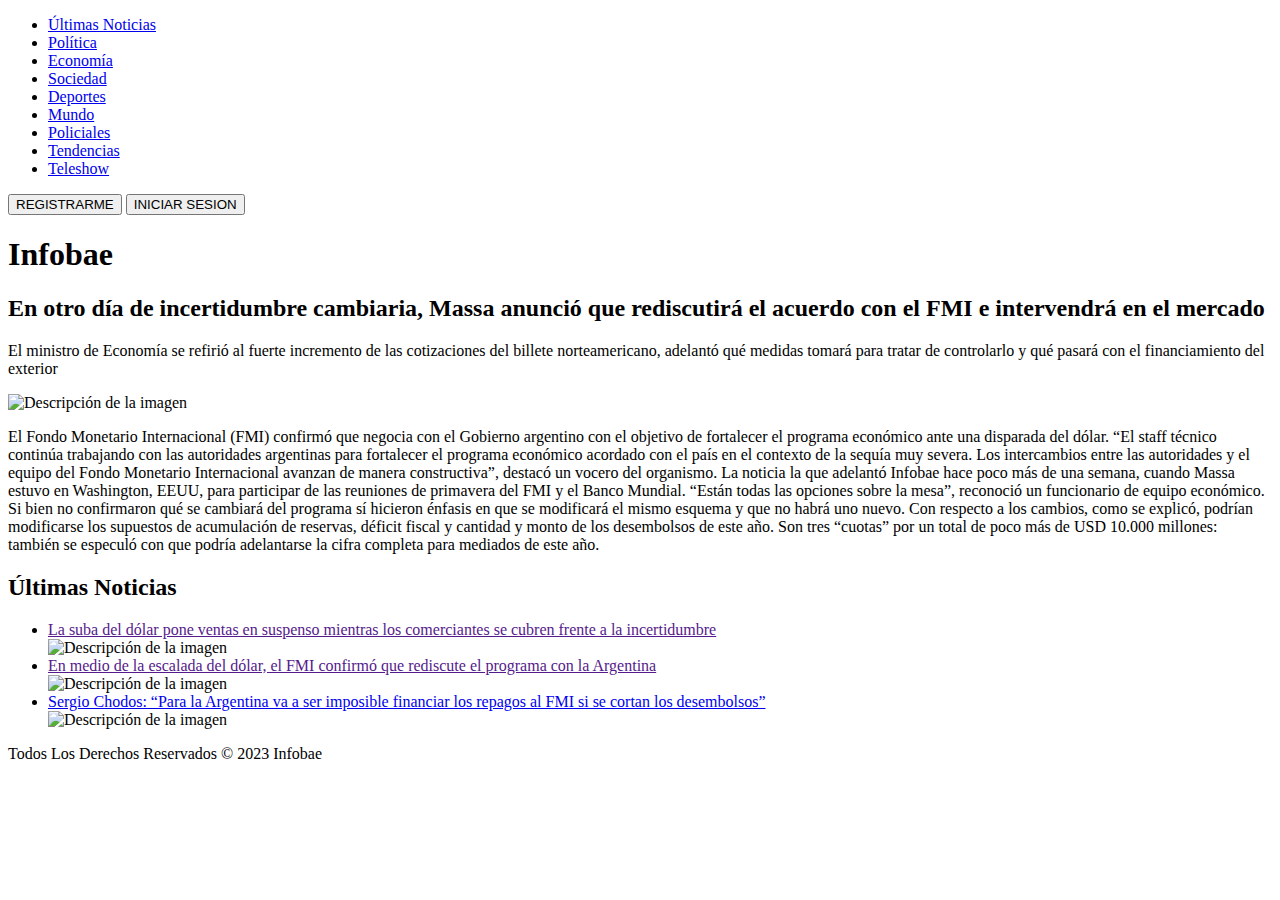
==== Clase 2/index.html @ ff62d816 "Creacion de html de suscripcion" ====
<!DOCTYPE html>
<html lang="en">
  <head>
    <meta charset="UTF-8" />
    <meta http-equiv="X-UA-Compatible" content="IE=edge" />
    <meta name="viewport" content="width=device-width, initial-scale=1.0" />
    <title>Hacemos periodismo - Infobae</title>
    <link rel="shortcut icon" href="../DAW/favicon-16x16.png" />
  </head>
  <body>
    <header>
      <nav>
        <ul>
          <li><a href="#">Últimas Noticias</a></li>
          <li><a href="#">Política</a></li>
          <li><a href="#">Economía</a></li>
          <li><a href="#">Sociedad</a></li>
          <li><a href="#">Deportes</a></li>
          <li><a href="#">Mundo</a></li>
          <li><a href="#">Policiales</a></li>
          <li><a href="#">Tendencias</a></li>
          <li><a href="#">Teleshow</a></li>
        </ul>
        <button>REGISTRARME</button>
        <button>INICIAR SESION</button>
      </nav>
    </header>
    <main>
      <section>
        <article>
          <h1>Infobae</h1>
          <h2>
            En otro día de incertidumbre cambiaria, Massa anunció que
            rediscutirá el acuerdo con el FMI e intervendrá en el mercado
          </h2>
          <p>
            El ministro de Economía se refirió al fuerte incremento de las
            cotizaciones del billete norteamericano, adelantó qué medidas tomará
            para tratar de controlarlo y qué pasará con el financiamiento del
            exterior
          </p>
          <img src="../DAW/massa.webp" alt="Descripción de la imagen" />
          <p>
            El Fondo Monetario Internacional (FMI) confirmó que negocia con el
            Gobierno argentino con el objetivo de fortalecer el programa
            económico ante una disparada del dólar. “El staff técnico continúa
            trabajando con las autoridades argentinas para fortalecer el
            programa económico acordado con el país en el contexto de la sequía
            muy severa. Los intercambios entre las autoridades y el equipo del
            Fondo Monetario Internacional avanzan de manera constructiva”,
            destacó un vocero del organismo. La noticia la que adelantó Infobae
            hace poco más de una semana, cuando Massa estuvo en Washington,
            EEUU, para participar de las reuniones de primavera del FMI y el
            Banco Mundial. “Están todas las opciones sobre la mesa”, reconoció
            un funcionario de equipo económico. Si bien no confirmaron qué se
            cambiará del programa sí hicieron énfasis en que se modificará el
            mismo esquema y que no habrá uno nuevo. Con respecto a los cambios,
            como se explicó, podrían modificarse los supuestos de acumulación de
            reservas, déficit fiscal y cantidad y monto de los desembolsos de
            este año. Son tres “cuotas” por un total de poco más de USD 10.000
            millones: también se especuló con que podría adelantarse la cifra
            completa para mediados de este año.
          </p>
        </article>
      </section>
      <aside>
        <h2>Últimas Noticias</h2>
        <ul>
          <li>
            <a href=""
              >La suba del dólar pone ventas en suspenso mientras los
              comerciantes se cubren frente a la incertidumbre</a
            >
            <br />
            <img src="../DAW/auto.jpeg" alt="Descripción de la imagen" />
          </li>
          <li>
            <a href=""
              >En medio de la escalada del dólar, el FMI confirmó que rediscute
              el programa con la Argentina</a
            >
            <br />
            <img src="../DAW/fmi.avif" alt="Descripción de la imagen" />
          </li>
          <li>
            <a href="#"
              >Sergio Chodos: “Para la Argentina va a ser imposible financiar
              los repagos al FMI si se cortan los desembolsos”</a
            >
            <br />
            <img
              src="../DAW/massa-georgi-300x300.jpg"
              alt="Descripción de la imagen"
            />
          </li>
        </ul>
      </aside>
    </main>
    <footer>
      <p>Todos Los Derechos Reservados © 2023 Infobae</p>
    </footer>
  </body>
</html>
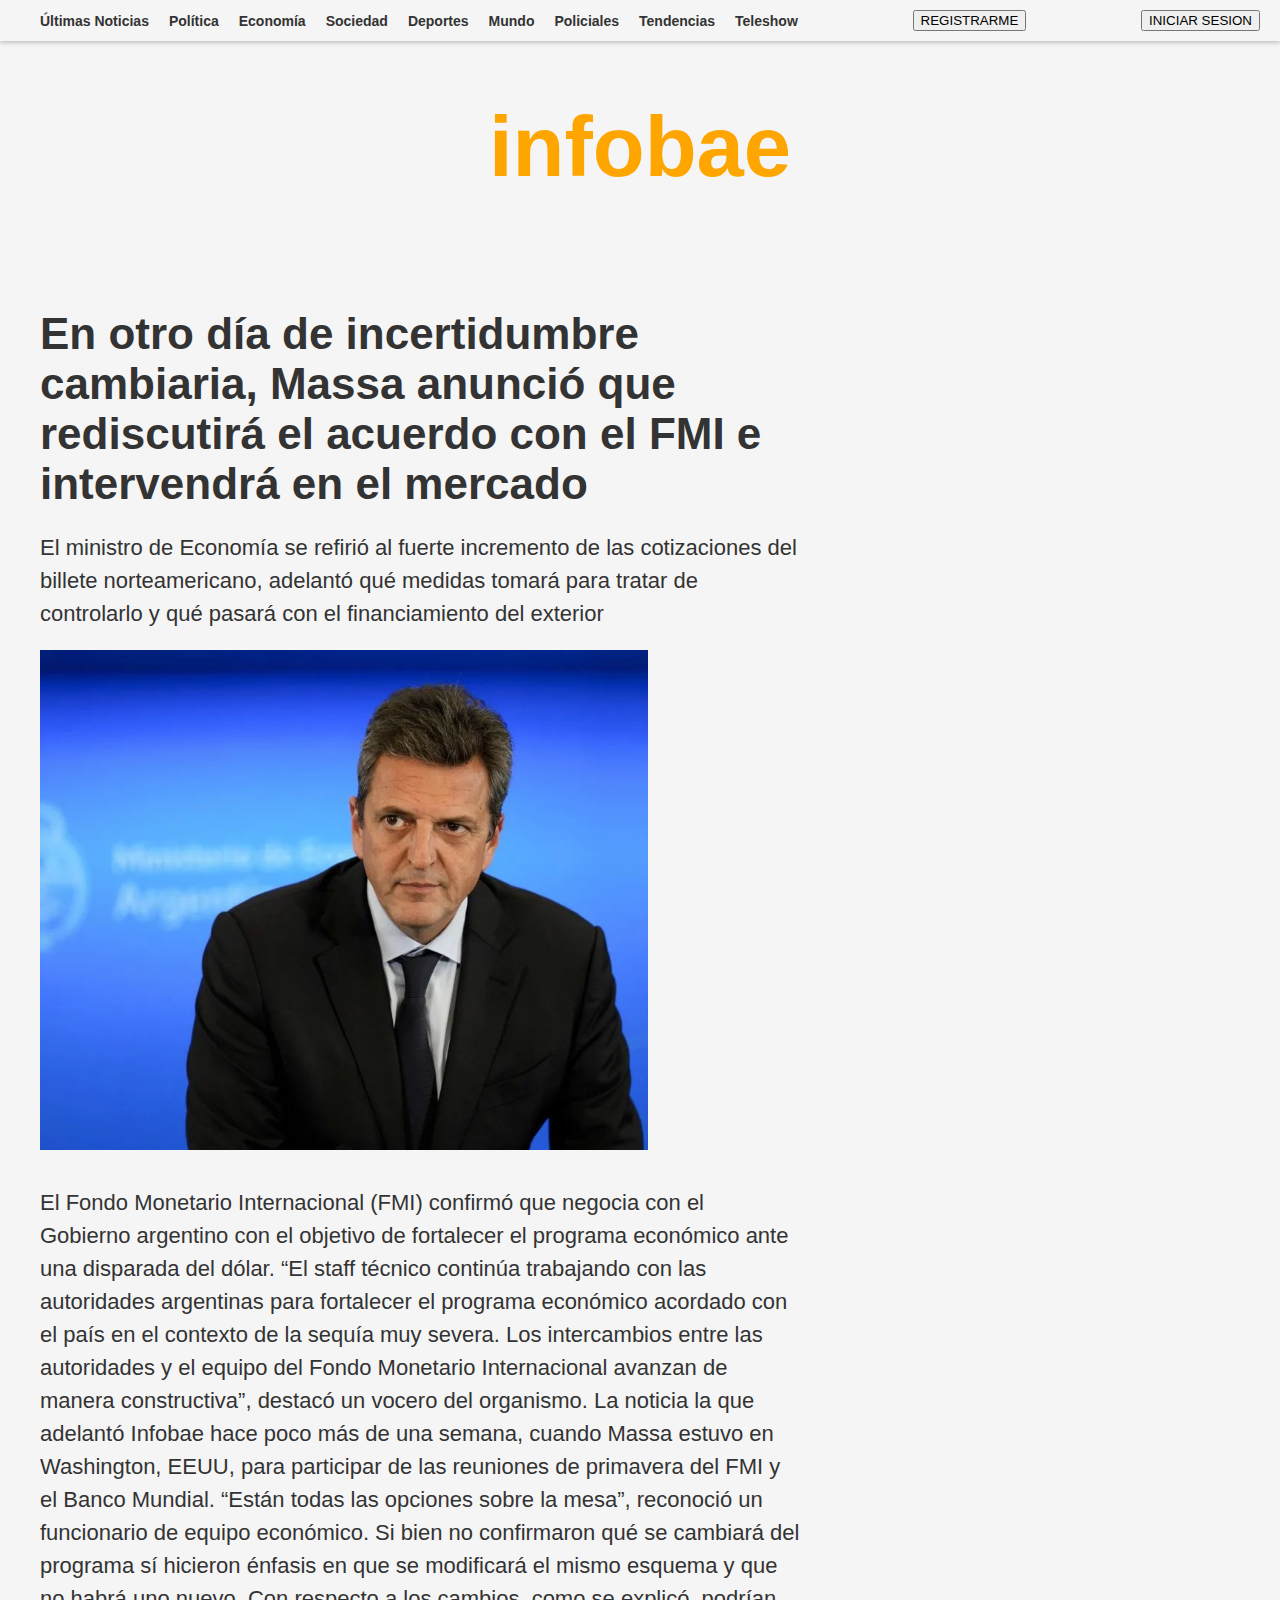
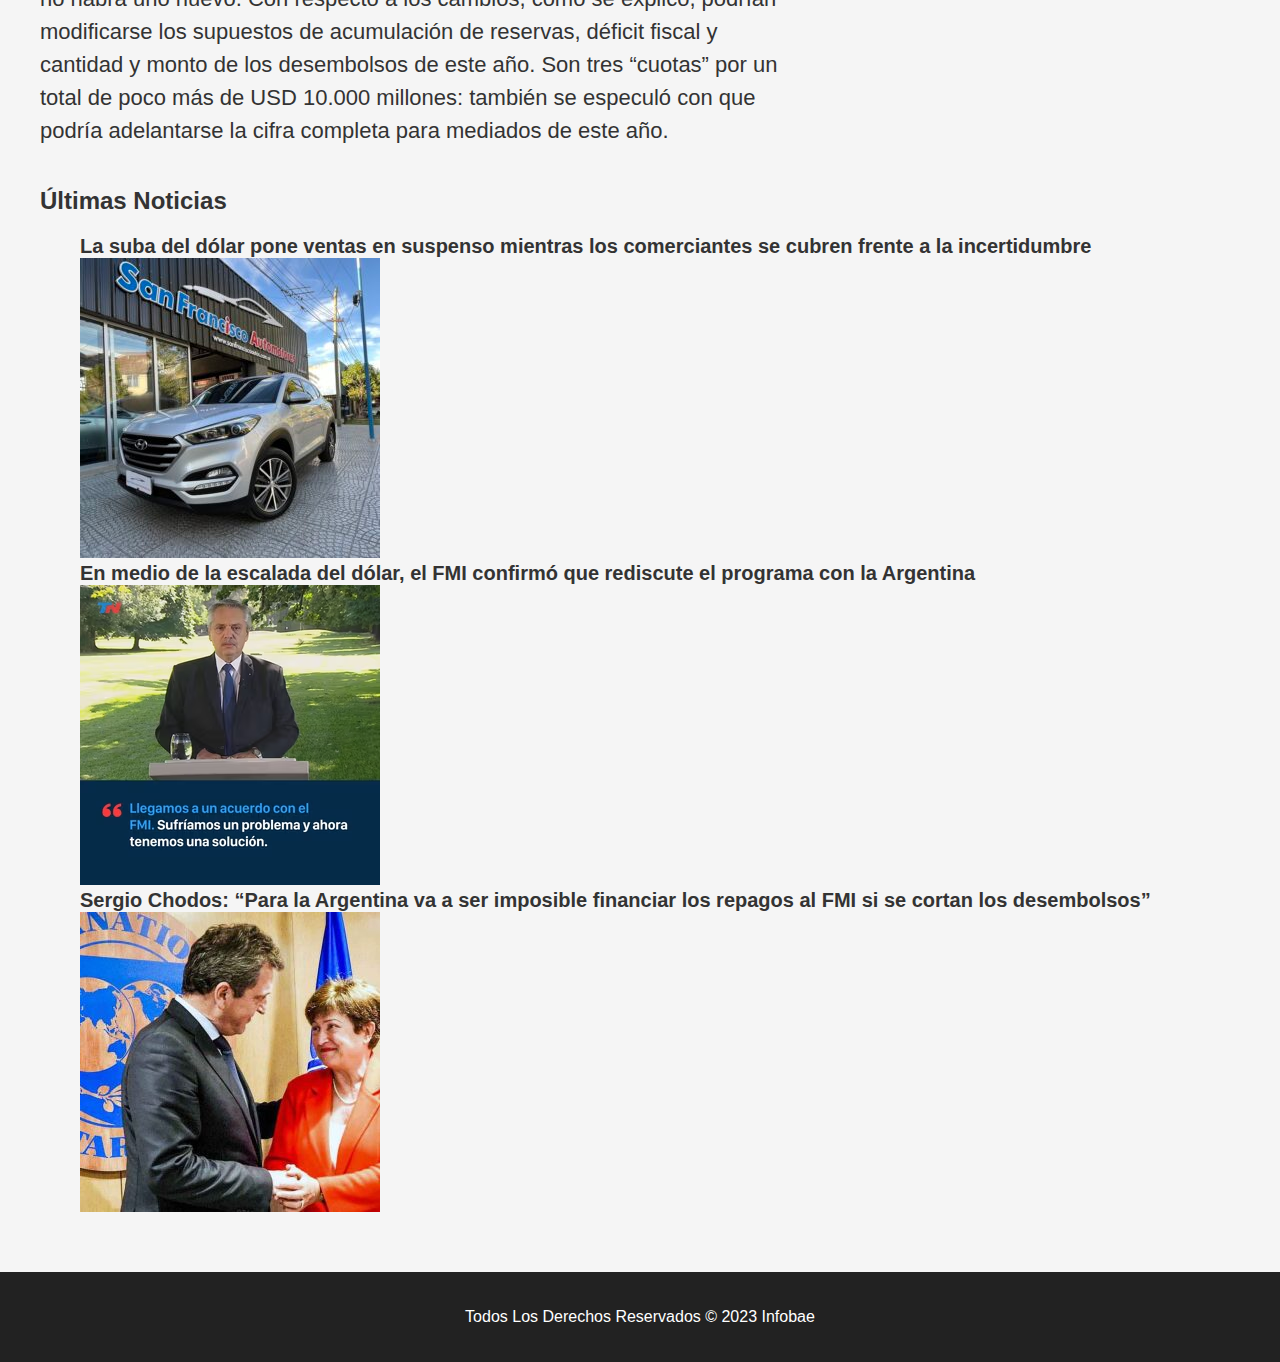
==== commit 65999e94: "Se le agrego el estilo" ====
--- a/Clase 2/index.html
+++ b/Clase 2/index.html
@@ -5,7 +5,8 @@
     <meta http-equiv="X-UA-Compatible" content="IE=edge" />
     <meta name="viewport" content="width=device-width, initial-scale=1.0" />
     <title>Hacemos periodismo - Infobae</title>
-    <link rel="shortcut icon" href="../DAW/favicon-16x16.png" />
+    <link rel="shortcut icon" href="../clase 2/favicon-16x16.png" />
+    <link rel="stylesheet" href="../Clase 4/style.css" />
   </head>
   <body>
     <header>
@@ -24,11 +25,11 @@
         <button>REGISTRARME</button>
         <button>INICIAR SESION</button>
       </nav>
+      <h1>infobae</h1>
     </header>
     <main>
       <section>
         <article>
-          <h1>Infobae</h1>
           <h2>
             En otro día de incertidumbre cambiaria, Massa anunció que
             rediscutirá el acuerdo con el FMI e intervendrá en el mercado
@@ -39,7 +40,7 @@
             para tratar de controlarlo y qué pasará con el financiamiento del
             exterior
           </p>
-          <img src="../DAW/massa.webp" alt="Descripción de la imagen" />
+          <img src="../Clase 2/massa.webp" alt="Descripción de la imagen" />
           <p>
             El Fondo Monetario Internacional (FMI) confirmó que negocia con el
             Gobierno argentino con el objetivo de fortalecer el programa
@@ -72,7 +73,7 @@
               comerciantes se cubren frente a la incertidumbre</a
             >
             <br />
-            <img src="../DAW/auto.jpeg" alt="Descripción de la imagen" />
+            <img src="../Clase 2/auto.jpeg" alt="Descripción de la imagen" />
           </li>
           <li>
             <a href=""
@@ -80,7 +81,7 @@
               el programa con la Argentina</a
             >
             <br />
-            <img src="../DAW/fmi.avif" alt="Descripción de la imagen" />
+            <img src="../Clase 2/fmi.avif" alt="Descripción de la imagen" />
           </li>
           <li>
             <a href="#"
@@ -89,7 +90,7 @@
             >
             <br />
             <img
-              src="../DAW/massa-georgi-300x300.jpg"
+              src="../Clase 2/massa-georgi-300x300.jpg"
               alt="Descripción de la imagen"
             />
           </li>
--- a/Clase 4/style.css
+++ b/Clase 4/style.css
@@ -0,0 +1,85 @@
+body {
+  font-family: Arial, sans-serif;
+  background-color: #f5f5f5;
+  color: #333;
+  margin: 0;
+}
+
+nav {
+  box-shadow: 0 2px 4px rgba(0, 0, 0, 0.2);
+  display: flex; /* pone los bottones al costado*/
+  align-items: center;
+  padding: 10px 20px;
+  justify-content: space-between;
+}
+
+nav ul {
+  list-style: none;
+  margin: 0;
+  padding: 0;
+  display: flex;
+}
+
+nav ul li {
+  margin-left: 20px;
+}
+
+nav ul li a {
+  color: #333;
+  text-decoration: none;
+  font-weight: bold;
+  font-size: 14px;
+}
+main {
+  display: flex;
+  justify-content: space-between;
+  align-items: flex-start;
+  flex-wrap: wrap;
+  max-width: 1200px;
+  margin: 20px;
+  padding: 20px;
+}
+main article {
+  width: calc(65% - 20px);
+  margin-bottom: 20px;
+}
+main article:last-of-type {
+  margin-right: 0;
+}
+main article img {
+  width: 80%;
+  height: 500px;
+  object-fit: cover;
+  margin-bottom: 10px;
+}
+
+h1 {
+  font-size: 85px;
+  text-align: center; /* Centra el contenido  */
+  color: orange;
+}
+
+main article h2 {
+  font-size: 44px;
+  margin-bottom: 10px;
+}
+main article p {
+  font-size: 22px;
+  line-height: 1.5;
+  margin-bottom: 20px;
+}
+aside ul {
+  list-style: none;
+}
+aside ul li a {
+  color: #333;
+  text-decoration: none;
+  font-weight: bold;
+  font-size: 20px;
+}
+footer {
+  background-color: #222;
+  color: #fff;
+  padding: 20px;
+  text-align: center;
+}
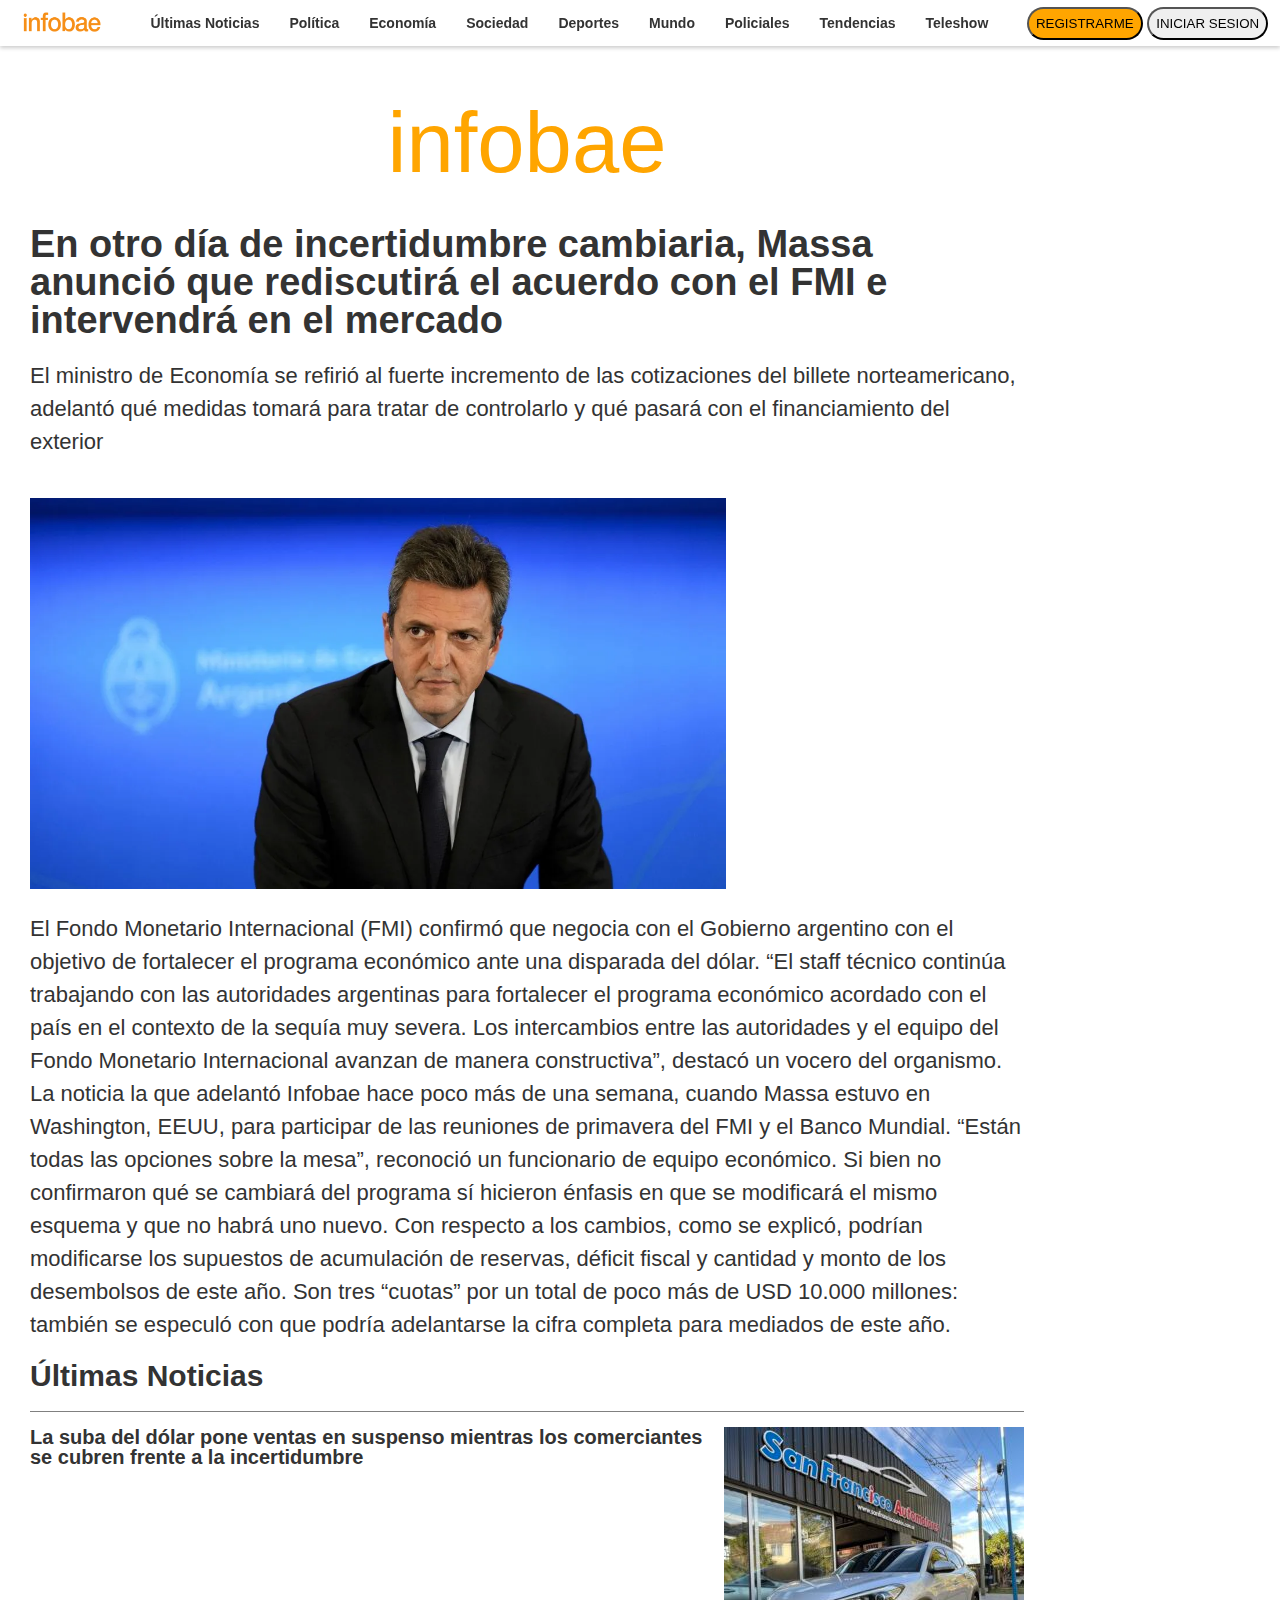
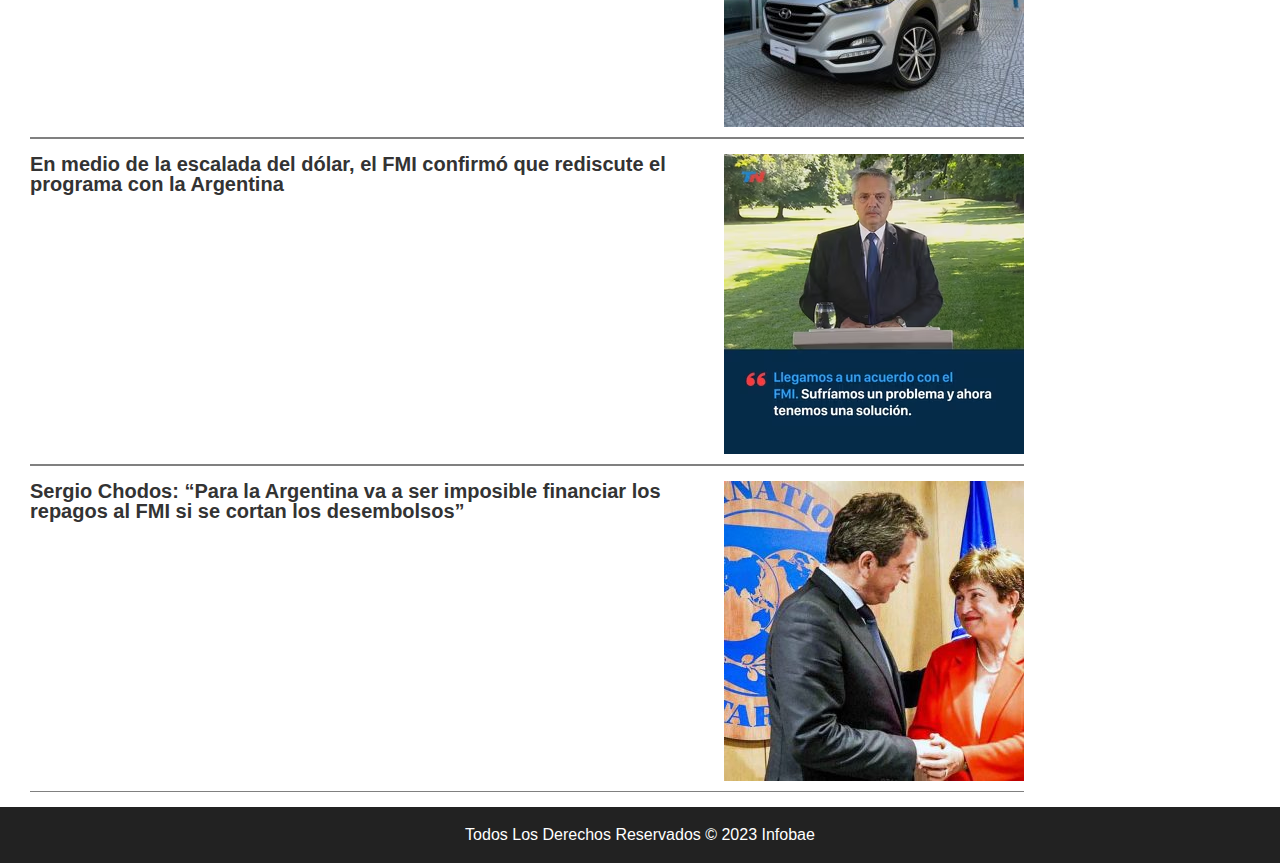
==== commit 70735e4f: "vista en desktop bien, problemas en mobile" ====
--- a/Clase 2/index.html
+++ b/Clase 2/index.html
@@ -3,102 +3,112 @@
   <head>
     <meta charset="UTF-8" />
     <meta http-equiv="X-UA-Compatible" content="IE=edge" />
-    <meta name="viewport" content="width=device-width, initial-scale=1.0" />
+    <meta name="viewport" content="width=device-width,initial-scale=1.0" />
     <title>Hacemos periodismo - Infobae</title>
     <link rel="shortcut icon" href="../clase 2/favicon-16x16.png" />
+    <link rel="stylesheet" href="../Clase 4/reset.css" />
     <link rel="stylesheet" href="../Clase 4/style.css" />
   </head>
   <body>
-    <header>
-      <nav>
-        <ul>
-          <li><a href="#">Últimas Noticias</a></li>
-          <li><a href="#">Política</a></li>
-          <li><a href="#">Economía</a></li>
-          <li><a href="#">Sociedad</a></li>
-          <li><a href="#">Deportes</a></li>
-          <li><a href="#">Mundo</a></li>
-          <li><a href="#">Policiales</a></li>
-          <li><a href="#">Tendencias</a></li>
-          <li><a href="#">Teleshow</a></li>
-        </ul>
-        <button>REGISTRARME</button>
-        <button>INICIAR SESION</button>
-      </nav>
-      <h1>infobae</h1>
-    </header>
-    <main>
-      <section>
-        <article>
-          <h2>
-            En otro día de incertidumbre cambiaria, Massa anunció que
-            rediscutirá el acuerdo con el FMI e intervendrá en el mercado
-          </h2>
-          <p>
-            El ministro de Economía se refirió al fuerte incremento de las
-            cotizaciones del billete norteamericano, adelantó qué medidas tomará
-            para tratar de controlarlo y qué pasará con el financiamiento del
-            exterior
-          </p>
-          <img src="../Clase 2/massa.webp" alt="Descripción de la imagen" />
-          <p>
-            El Fondo Monetario Internacional (FMI) confirmó que negocia con el
-            Gobierno argentino con el objetivo de fortalecer el programa
-            económico ante una disparada del dólar. “El staff técnico continúa
-            trabajando con las autoridades argentinas para fortalecer el
-            programa económico acordado con el país en el contexto de la sequía
-            muy severa. Los intercambios entre las autoridades y el equipo del
-            Fondo Monetario Internacional avanzan de manera constructiva”,
-            destacó un vocero del organismo. La noticia la que adelantó Infobae
-            hace poco más de una semana, cuando Massa estuvo en Washington,
-            EEUU, para participar de las reuniones de primavera del FMI y el
-            Banco Mundial. “Están todas las opciones sobre la mesa”, reconoció
-            un funcionario de equipo económico. Si bien no confirmaron qué se
-            cambiará del programa sí hicieron énfasis en que se modificará el
-            mismo esquema y que no habrá uno nuevo. Con respecto a los cambios,
-            como se explicó, podrían modificarse los supuestos de acumulación de
-            reservas, déficit fiscal y cantidad y monto de los desembolsos de
-            este año. Son tres “cuotas” por un total de poco más de USD 10.000
-            millones: también se especuló con que podría adelantarse la cifra
-            completa para mediados de este año.
-          </p>
-        </article>
-      </section>
-      <aside>
-        <h2>Últimas Noticias</h2>
-        <ul>
-          <li>
-            <a href=""
-              >La suba del dólar pone ventas en suspenso mientras los
-              comerciantes se cubren frente a la incertidumbre</a
-            >
-            <br />
-            <img src="../Clase 2/auto.jpeg" alt="Descripción de la imagen" />
-          </li>
-          <li>
-            <a href=""
-              >En medio de la escalada del dólar, el FMI confirmó que rediscute
-              el programa con la Argentina</a
-            >
-            <br />
-            <img src="../Clase 2/fmi.avif" alt="Descripción de la imagen" />
-          </li>
-          <li>
-            <a href="#"
-              >Sergio Chodos: “Para la Argentina va a ser imposible financiar
-              los repagos al FMI si se cortan los desembolsos”</a
-            >
-            <br />
-            <img
-              src="../Clase 2/massa-georgi-300x300.jpg"
-              alt="Descripción de la imagen"
-            />
-          </li>
-        </ul>
-      </aside>
-    </main>
-    <footer>
-      <p>Todos Los Derechos Reservados © 2023 Infobae</p>
-    </footer>
+    <div class="contenedor">
+      <header>
+        <nav>
+          <div>
+            <img src="info.png" alt="" />
+          </div>
+          <div>
+            <ul>
+              <li><a href="#">Últimas Noticias</a></li>
+              <li><a href="#">Política</a></li>
+              <li><a href="#">Economía</a></li>
+              <li><a href="#">Sociedad</a></li>
+              <li><a href="#">Deportes</a></li>
+              <li><a href="#">Mundo</a></li>
+              <li><a href="#">Policiales</a></li>
+              <li><a href="#">Tendencias</a></li>
+              <li><a href="#">Teleshow</a></li>
+            </ul>
+          </div>
+          <div>
+            <button>REGISTRARME</button>
+            <button>INICIAR SESION</button>
+          </div>
+        </nav>
+      </header>
+      <main>
+        <h1>infobae</h1>
+        <section>
+          <article>
+            <h2>
+              En otro día de incertidumbre cambiaria, Massa anunció que
+              rediscutirá el acuerdo con el FMI e intervendrá en el mercado
+            </h2>
+            <p>
+              El ministro de Economía se refirió al fuerte incremento de las
+              cotizaciones del billete norteamericano, adelantó qué medidas
+              tomará para tratar de controlarlo y qué pasará con el
+              financiamiento del exterior
+            </p>
+            <img src="../Clase 2/massa.webp" alt="Descripción de la imagen" />
+            <p>
+              El Fondo Monetario Internacional (FMI) confirmó que negocia con el
+              Gobierno argentino con el objetivo de fortalecer el programa
+              económico ante una disparada del dólar. “El staff técnico continúa
+              trabajando con las autoridades argentinas para fortalecer el
+              programa económico acordado con el país en el contexto de la
+              sequía muy severa. Los intercambios entre las autoridades y el
+              equipo del Fondo Monetario Internacional avanzan de manera
+              constructiva”, destacó un vocero del organismo. La noticia la que
+              adelantó Infobae hace poco más de una semana, cuando Massa estuvo
+              en Washington, EEUU, para participar de las reuniones de primavera
+              del FMI y el Banco Mundial. “Están todas las opciones sobre la
+              mesa”, reconoció un funcionario de equipo económico. Si bien no
+              confirmaron qué se cambiará del programa sí hicieron énfasis en
+              que se modificará el mismo esquema y que no habrá uno nuevo. Con
+              respecto a los cambios, como se explicó, podrían modificarse los
+              supuestos de acumulación de reservas, déficit fiscal y cantidad y
+              monto de los desembolsos de este año. Son tres “cuotas” por un
+              total de poco más de USD 10.000 millones: también se especuló con
+              que podría adelantarse la cifra completa para mediados de este
+              año.
+            </p>
+          </article>
+        </section>
+        <aside>
+          <h2>Últimas Noticias</h2>
+          <ul>
+            <li>
+              <a href=""
+                >La suba del dólar pone ventas en suspenso mientras los
+                comerciantes se cubren frente a la incertidumbre</a
+              >
+              <img src="../Clase 2/auto.jpeg" alt="Descripción de la imagen" />
+            </li>
+            <li>
+              <a href=""
+                >En medio de la escalada del dólar, el FMI confirmó que
+                rediscute el programa con la Argentina</a
+              >
+
+              <img src="../Clase 2/fmi.avif" alt="Descripción de la imagen" />
+            </li>
+            <li>
+              <a href="#"
+                >Sergio Chodos: “Para la Argentina va a ser imposible financiar
+                los repagos al FMI si se cortan los desembolsos”</a
+              >
+
+              <img
+                src="../Clase 2/massa-georgi-300x300.jpg"
+                alt="Descripción de la imagen"
+              />
+            </li>
+          </ul>
+        </aside>
+      </main>
+      <footer>
+        <p>Todos Los Derechos Reservados © 2023 Infobae</p>
+      </footer>
+    </div>
   </body>
 </html>
--- a/Clase 4/style.css
+++ b/Clase 4/style.css
@@ -1,75 +1,109 @@
-body {
+.contenedor {
   font-family: Arial, sans-serif;
-  background-color: #f5f5f5;
+  background-color: white;
   color: #333;
-  margin: 0;
+  width: 100%;
+  display: flex;
+  flex-direction: column;
 }
 
 nav {
+  position: fixed;
+  background-color: white;
+  width: 100%;
   box-shadow: 0 2px 4px rgba(0, 0, 0, 0.2);
-  display: flex; /* pone los bottones al costado*/
+  display: flex;
+  justify-content: space-around;
   align-items: center;
-  padding: 10px 20px;
-  justify-content: space-between;
 }
-
-nav ul {
+nav div img {
+  width: 80px;
+  height: 20px;
+  padding: 10px;
+}
+nav div ul {
   list-style: none;
   margin: 0;
   padding: 0;
   display: flex;
 }
 
-nav ul li {
-  margin-left: 20px;
+nav div ul li {
+  padding: 15px;
+  box-sizing: border-box;
 }
 
-nav ul li a {
+nav div ul li a {
   color: #333;
   text-decoration: none;
   font-weight: bold;
   font-size: 14px;
 }
+
+nav div button {
+  border-radius: 20px;
+  padding: 7px;
+  box-sizing: border-box;
+}
+nav div button:nth-child(1) {
+  background-color: orange;
+}
+
 main {
-  display: flex;
-  justify-content: space-between;
-  align-items: flex-start;
-  flex-wrap: wrap;
-  max-width: 1200px;
-  margin: 20px;
-  padding: 20px;
+  width: 80%;
+  padding-left: 30px;
+  padding-bottom: 15px;
+  box-sizing: border-box; /*  no cuenta el padding en el 80% del width*/
 }
-main article {
-  width: calc(65% - 20px);
+
+main article img {
+  width: 70%;
+  height: auto;
+  object-fit: cover;
   margin-bottom: 20px;
-}
-main article:last-of-type {
-  margin-right: 0;
-}
-main article img {
-  width: 80%;
-  height: 500px;
-  object-fit: cover;
-  margin-bottom: 10px;
+  padding-top: 20px;
+  box-sizing: border-box;
 }
 
 h1 {
+  padding-top: 100px;
+  padding-bottom: 40px;
   font-size: 85px;
   text-align: center; /* Centra el contenido  */
   color: orange;
+  box-sizing: border-box;
 }
 
 main article h2 {
-  font-size: 44px;
-  margin-bottom: 10px;
+  font-weight: 700;
+  font-size: 38px;
+  padding-bottom: 20px;
 }
 main article p {
   font-size: 22px;
   line-height: 1.5;
-  margin-bottom: 20px;
+  padding-bottom: 20px;
+  box-sizing: border-box;
+}
+
+aside h2 {
+  font-weight: 700;
+  font-size: 30px;
+  padding-bottom: 20px;
+  box-sizing: border-box;
 }
 aside ul {
+  display: flex;
   list-style: none;
+  flex-direction: column;
+}
+aside ul li {
+  display: flex;
+  padding-bottom: 10px;
+  padding-top: 15px;
+  border-top: 1px solid gray;
+  border-bottom: 1px solid gray;
+  box-sizing: border-box;
 }
 aside ul li a {
   color: #333;
@@ -82,4 +116,9 @@
   color: #fff;
   padding: 20px;
   text-align: center;
+  box-sizing: border-box;
 }
+@media screen and (max-width: 850px) {
+  main {
+  }
+}
